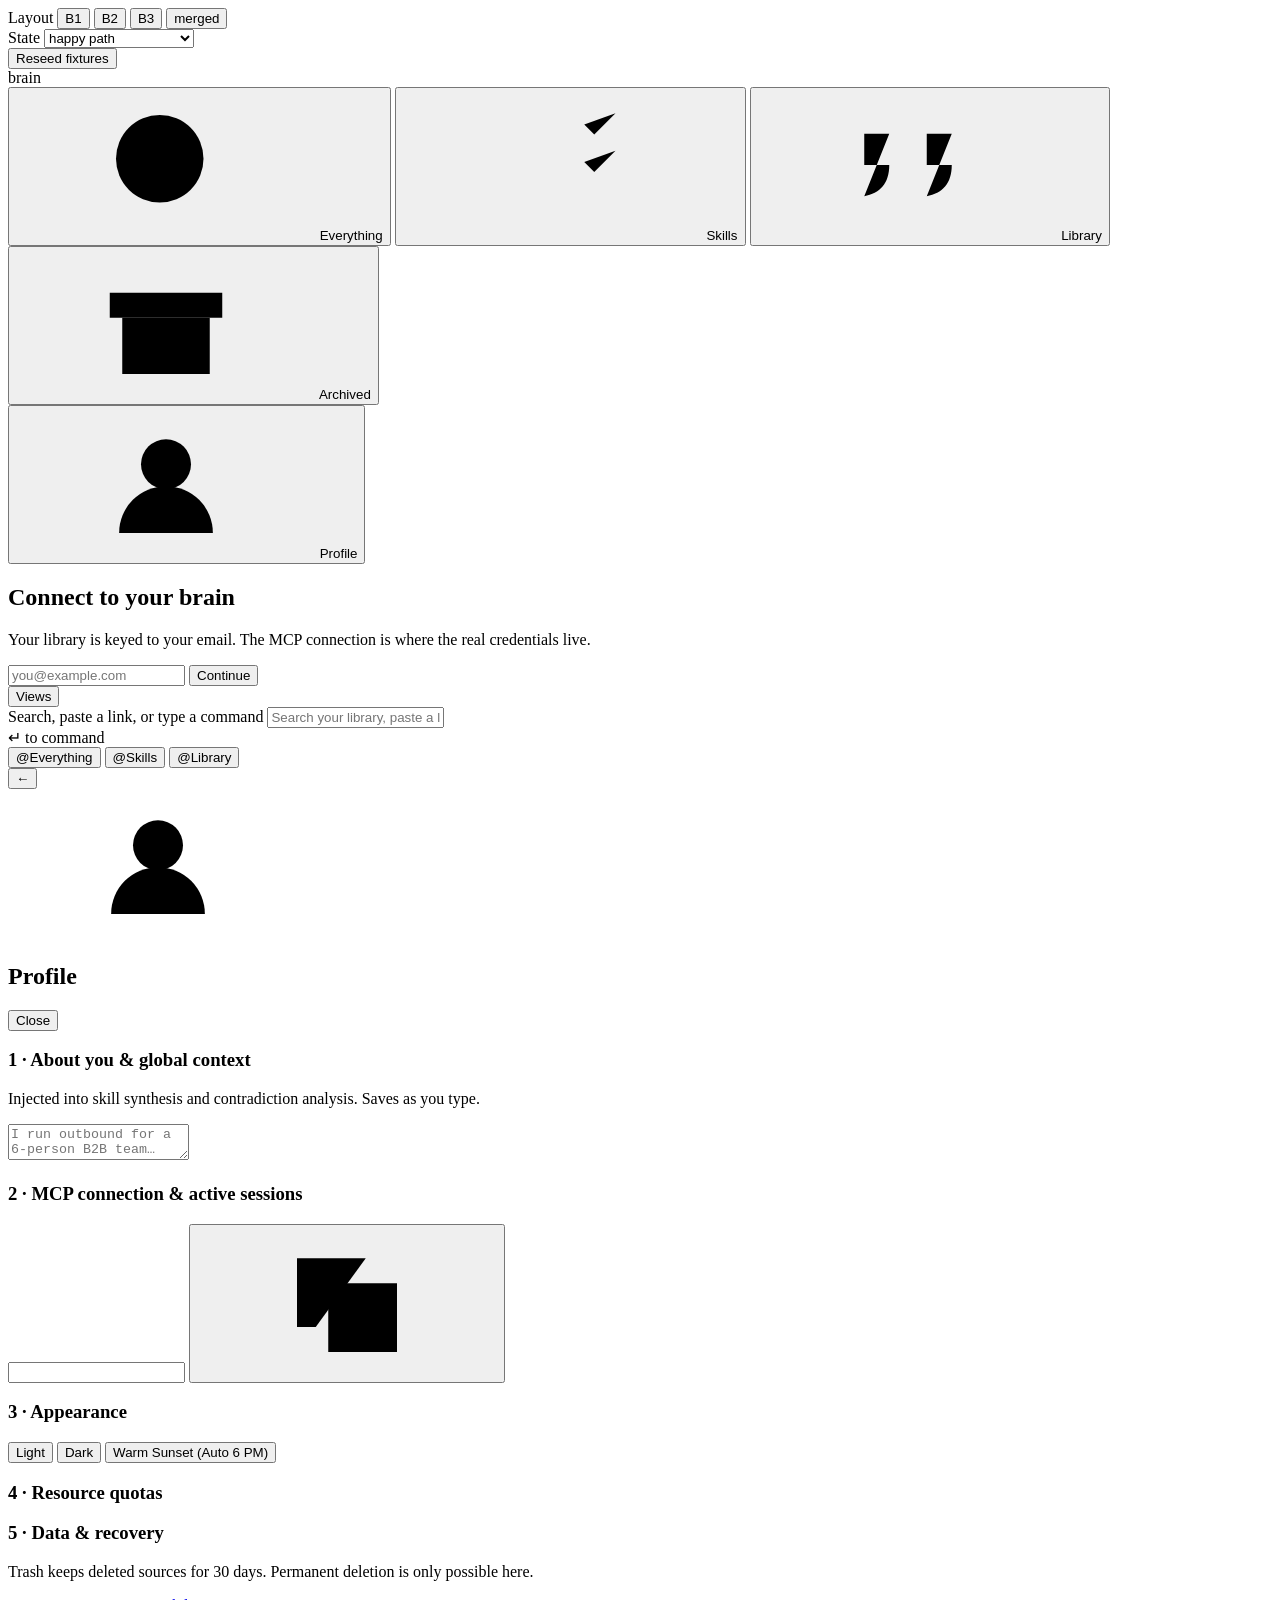
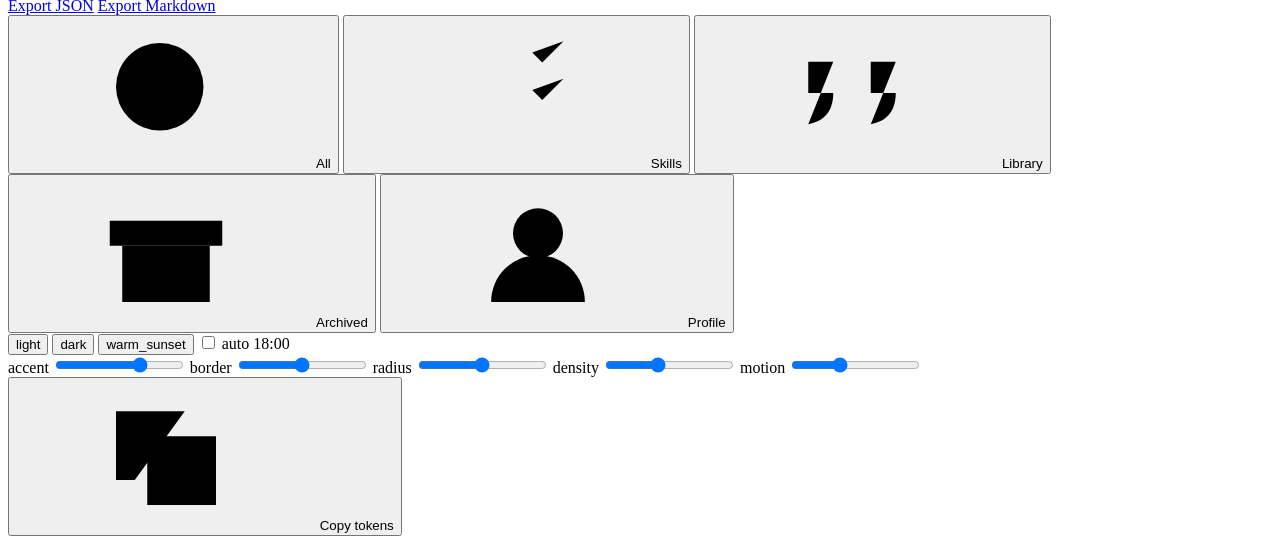
==== app/static/index.html @ c9993c73 "Phase 4 & 5: web control plane, omni-bar, CLI, worker, CI/CD, packaging Implements the Checkpoint B " ====
<!doctype html>
<html lang="en" data-theme="light">
<head>
<meta charset="utf-8">
<meta name="viewport" content="width=device-width, initial-scale=1, viewport-fit=cover">
<meta name="color-scheme" content="light dark">
<title>brain</title>
<link rel="stylesheet" href="/app.css">
</head>
<body>

<!-- The locked 13-icon dictionary. Inline symbols only: no external icon set,
     so nothing can render as a missing-glyph box and nothing is fetched. -->
<svg width="0" height="0" style="position:absolute" aria-hidden="true" focusable="false">
  <symbol id="i-search" viewBox="0 0 24 24"><circle cx="11" cy="11" r="7"/><path d="M20 20l-4.5-4.5"/></symbol>
  <symbol id="i-ingest" viewBox="0 0 24 24"><path d="M12 3v12"/><path d="M7 11l5 5 5-5"/><path d="M4 21h16"/></symbol>
  <symbol id="i-skill" viewBox="0 0 24 24"><path d="M4 6h10"/><path d="M4 12h10"/><path d="M4 18h10"/><path d="M17 5.5l1.6 1.6L22 3.7"/><path d="M17 11.5l1.6 1.6L22 9.7"/></symbol>
  <symbol id="i-quote" viewBox="0 0 24 24"><path d="M9 7H5v5h4c0 3-1.5 4.5-4 5"/><path d="M19 7h-4v5h4c0 3-1.5 4.5-4 5"/></symbol>
  <symbol id="i-conflict" viewBox="0 0 24 24"><path d="M13 2L4 14h6l-1 8 9-12h-6l1-8z"/></symbol>
  <symbol id="i-locator" viewBox="0 0 24 24"><circle cx="12" cy="12" r="9"/><path d="M12 7v5l3.5 2"/></symbol>
  <symbol id="i-archive" viewBox="0 0 24 24"><path d="M3 7h18v4H3z"/><path d="M5 11v9h14v-9"/><path d="M10 15h4"/></symbol>
  <symbol id="i-undo" viewBox="0 0 24 24"><path d="M4 9h11a5 5 0 010 10H8"/><path d="M8 5L4 9l4 4"/></symbol>
  <symbol id="i-trash" viewBox="0 0 24 24"><path d="M4 7h16"/><path d="M9 7V4h6v3"/><path d="M6 7l1 14h10l1-14"/></symbol>
  <symbol id="i-edit" viewBox="0 0 24 24"><path d="M4 20h4L20 8l-4-4L4 16z"/><path d="M14 6l4 4"/></symbol>
  <symbol id="i-profile" viewBox="0 0 24 24"><circle cx="12" cy="9" r="4"/><path d="M4.5 20a7.5 7.5 0 0115 0"/></symbol>
  <symbol id="i-check" viewBox="0 0 24 24"><path d="M4 12.5l5 5L20 6.5"/></symbol>
  <symbol id="i-copy" viewBox="0 0 24 24"><path d="M9 9h11v11H9z"/><path d="M15 5H4v11h3"/></symbol>
</svg>

<!-- ======================= /preview harness (top bar) ======================= -->
<div class="harness hidden" id="harness">
  <div class="harness-group">
    <span class="harness-label">Layout</span>
    <button class="btn btn-sm" data-layout-pick="B1">B1</button>
    <button class="btn btn-sm" data-layout-pick="B2">B2</button>
    <button class="btn btn-sm" data-layout-pick="B3">B3</button>
    <button class="btn btn-sm" data-layout-pick="merged">merged</button>
  </div>
  <div class="harness-group">
    <span class="harness-label">State</span>
    <select class="btn btn-sm" id="state-pick">
      <option value="happy">happy path</option>
      <option value="blocked">blocked_by_platform</option>
      <option value="zero-match">0-match search</option>
      <option value="first-run">first-run onboarding</option>
      <option value="three-way">3-way conflict</option>
      <option value="long-quote">long quote / overflow</option>
      <option value="ingesting">mid-ingestion stepper</option>
      <option value="empty">empty library</option>
    </select>
  </div>
  <div class="harness-group">
    <button class="btn btn-sm" id="harness-reseed">Reseed fixtures</button>
    <span class="harness-label" id="harness-url"></span>
  </div>
</div>

<!-- ============================== app shell =============================== -->
<div class="shell" id="shell" data-layout="merged">

  <nav class="sidebar" id="sidebar" aria-label="Views">
    <div class="brand">brain</div>
    <button class="nav-item" data-view="everything" aria-current="true">
      <svg class="icon"><use href="#i-search"/></svg>
      <span class="nav-label">Everything</span><span class="nav-count" data-count="all"></span>
    </button>
    <button class="nav-item" data-view="skills">
      <svg class="icon"><use href="#i-skill"/></svg>
      <span class="nav-label">Skills</span><span class="nav-count" data-count="skills"></span>
    </button>
    <button class="nav-item" data-view="library">
      <svg class="icon"><use href="#i-quote"/></svg>
      <span class="nav-label">Library</span><span class="nav-count" data-count="claims"></span>
    </button>
    <button class="nav-item" data-view="archived">
      <svg class="icon"><use href="#i-archive"/></svg>
      <span class="nav-label">Archived</span><span class="nav-count" data-count="archived"></span>
    </button>
    <div class="sidebar-foot">
      <button class="nav-item" id="open-profile">
        <svg class="icon"><use href="#i-profile"/></svg>
        <span class="nav-label">Profile</span>
      </button>
    </div>
  </nav>

  <main class="main">
    <div class="col">

      <!-- sign-in (V1: the email establishes the tenant) -->
      <section id="signin" class="empty hidden">
        <h2>Connect to your brain</h2>
        <p>Your library is keyed to your email. The MCP connection is where the real credentials live.</p>
        <div class="empty-actions">
          <input class="omni-input" id="signin-email" type="email" placeholder="you@example.com"
                 autocomplete="email" style="max-width:260px">
          <button class="btn btn-primary" id="signin-go">Continue</button>
        </div>
      </section>

      <!-- the Hybrid Omni-Bar: a command bar, never a chat -->
      <section id="omni-wrap" class="hidden">
        <button class="btn btn-sm sidebar-toggle" id="sidebar-toggle" aria-label="Views">Views</button>
        <div class="omni" id="omni" data-mode="filter">
          <label class="sr-only" for="omni-input">Search, paste a link, or type a command</label>
          <input class="omni-input" id="omni-input" type="text" autocomplete="off" spellcheck="false"
                 placeholder="Search your library, paste a link, or type a command…">
          <div class="omni-rail">
            <span id="omni-counts"></span>
            <span class="omni-hint" id="omni-hint"><span class="omni-kbd">↵</span> to command</span>
          </div>
          <div class="scope-chips" id="scope-chips">
            <button class="scope-chip" data-scope="all" aria-pressed="true">@Everything</button>
            <button class="scope-chip" data-scope="skills" aria-pressed="false">@Skills</button>
            <button class="scope-chip" data-scope="claims" aria-pressed="false">@Library</button>
          </div>
        </div>
        <div id="strips"></div>
        <div id="jobs"></div>
        <div class="cards" id="cards"></div>
        <div id="empty-slot"></div>
      </section>

    </div>
  </main>
</div>

<!-- =================== inspector pane (B3 splice) ==================== -->
<aside class="inspector" id="inspector" data-open="false" aria-hidden="true" aria-label="Inspector">
  <div class="inspector-head">
    <button class="btn btn-sm btn-quiet" id="inspector-close" aria-label="Back">←</button>
    <span class="inspector-title" id="inspector-title"></span>
  </div>
  <div class="inspector-body" id="inspector-body"></div>
</aside>

<!-- ======================= profile modal (5 blocks) ======================= -->
<div class="scrim hidden" id="profile-scrim">
  <div class="modal" role="dialog" aria-modal="true" aria-labelledby="profile-heading">
    <div class="modal-head">
      <svg class="icon"><use href="#i-profile"/></svg>
      <h2 id="profile-heading">Profile</h2>
      <button class="btn btn-sm btn-quiet" id="profile-close" style="margin-left:auto">Close</button>
    </div>

    <section class="block">
      <h3>1 · About you &amp; global context</h3>
      <p class="help">Injected into skill synthesis and contradiction analysis. Saves as you type.</p>
      <textarea id="about-you" placeholder="I run outbound for a 6-person B2B team…"></textarea>
      <p class="row-sub" id="about-status"></p>
    </section>

    <section class="block">
      <h3>2 · MCP connection &amp; active sessions</h3>
      <div class="copy-field">
        <input id="mcp-url" readonly>
        <button class="btn btn-sm" data-copy="#mcp-url" title="Copy">
          <svg class="icon"><use href="#i-copy"/></svg>
        </button>
      </div>
      <div id="sessions"></div>
    </section>

    <section class="block">
      <h3>3 · Appearance</h3>
      <div class="theme-choice" id="theme-choice">
        <button class="btn btn-sm" data-theme-pick="light">Light</button>
        <button class="btn btn-sm" data-theme-pick="dark">Dark</button>
        <button class="btn btn-sm" data-theme-pick="warm_sunset">Warm Sunset (Auto 6 PM)</button>
      </div>
    </section>

    <section class="block">
      <h3>4 · Resource quotas</h3>
      <div id="quotas"></div>
    </section>

    <section class="block">
      <h3>5 · Data &amp; recovery</h3>
      <p class="help">Trash keeps deleted sources for 30 days. Permanent deletion is only possible here.</p>
      <div id="trash"></div>
      <div class="empty-actions" style="justify-content:flex-start">
        <a class="btn btn-sm" href="/api/export?format=json" download>Export JSON</a>
        <a class="btn btn-sm" href="/api/export?format=markdown" download>Export Markdown</a>
      </div>
    </section>
  </div>
</div>

<!-- ============ mobile bottom bar + /preview theme tuner ============ -->
<nav class="mobile-bar" id="mobile-bar" aria-label="Views">
  <button data-view="everything" aria-current="true"><svg class="icon"><use href="#i-search"/></svg>All</button>
  <button data-view="skills"><svg class="icon"><use href="#i-skill"/></svg>Skills</button>
  <button data-view="library"><svg class="icon"><use href="#i-quote"/></svg>Library</button>
  <button data-view="archived"><svg class="icon"><use href="#i-archive"/></svg>Archived</button>
  <button id="open-profile-mobile"><svg class="icon"><use href="#i-profile"/></svg>Profile</button>
</nav>

<div class="tuner hidden" id="tuner">
  <div class="harness-group">
    <button class="btn btn-sm" data-theme-pick="light">light</button>
    <button class="btn btn-sm" data-theme-pick="dark">dark</button>
    <button class="btn btn-sm" data-theme-pick="warm_sunset">warm_sunset</button>
    <label><input type="checkbox" id="auto-sunset"> auto 18:00</label>
  </div>
  <div class="harness-group">
    <label>accent <input type="range" id="t-hue" min="0" max="360" value="245"></label>
    <label>border <input type="range" id="t-border" min="0" max="100" value="50"></label>
    <label>radius <input type="range" id="t-radius" min="0" max="16" value="8"></label>
    <label>density <input type="range" id="t-density" min="60" max="160" value="100"></label>
    <label>motion <input type="range" id="t-duration" min="0" max="500" step="20" value="180"></label>
  </div>
  <div class="harness-group contrast" id="contrast"></div>
  <button class="btn btn-sm" id="copy-tokens">
    <svg class="icon"><use href="#i-copy"/></svg> Copy tokens
  </button>
</div>

<script src="/app.js"></script>
</body>
</html>
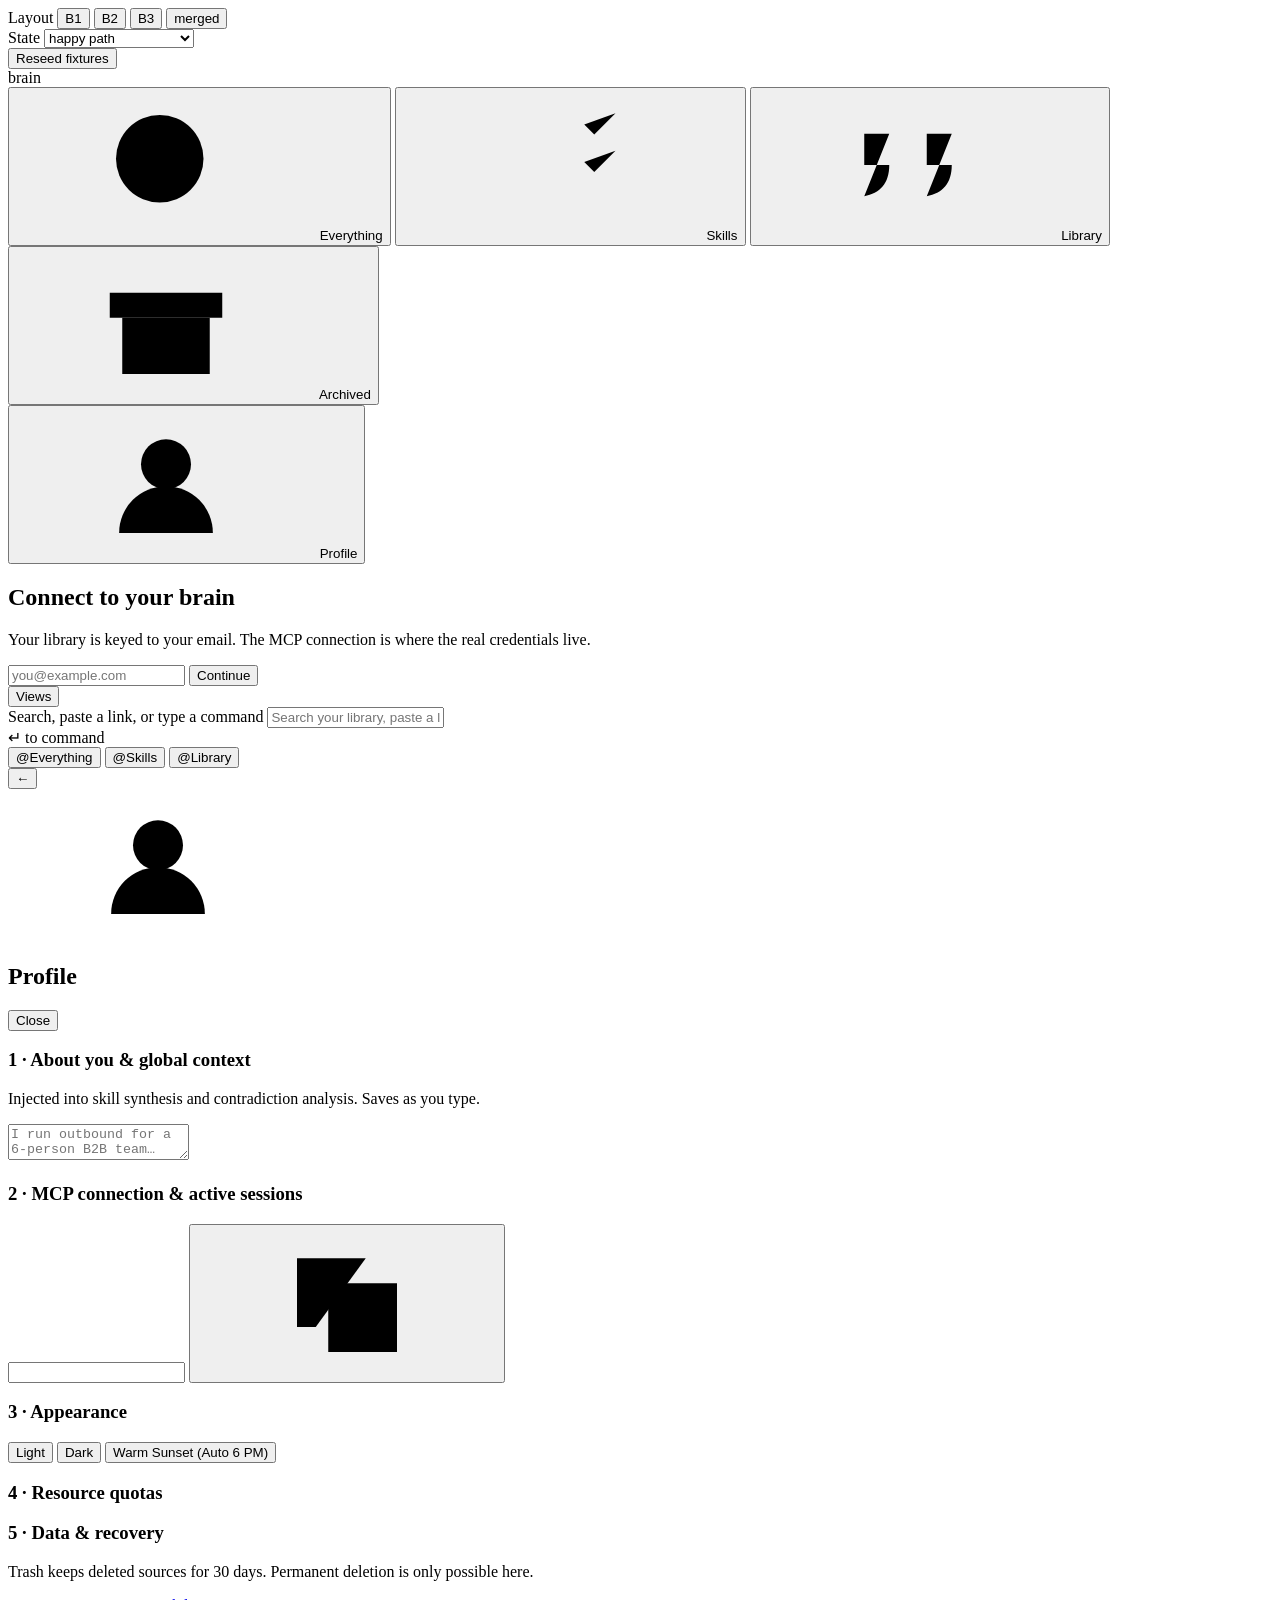
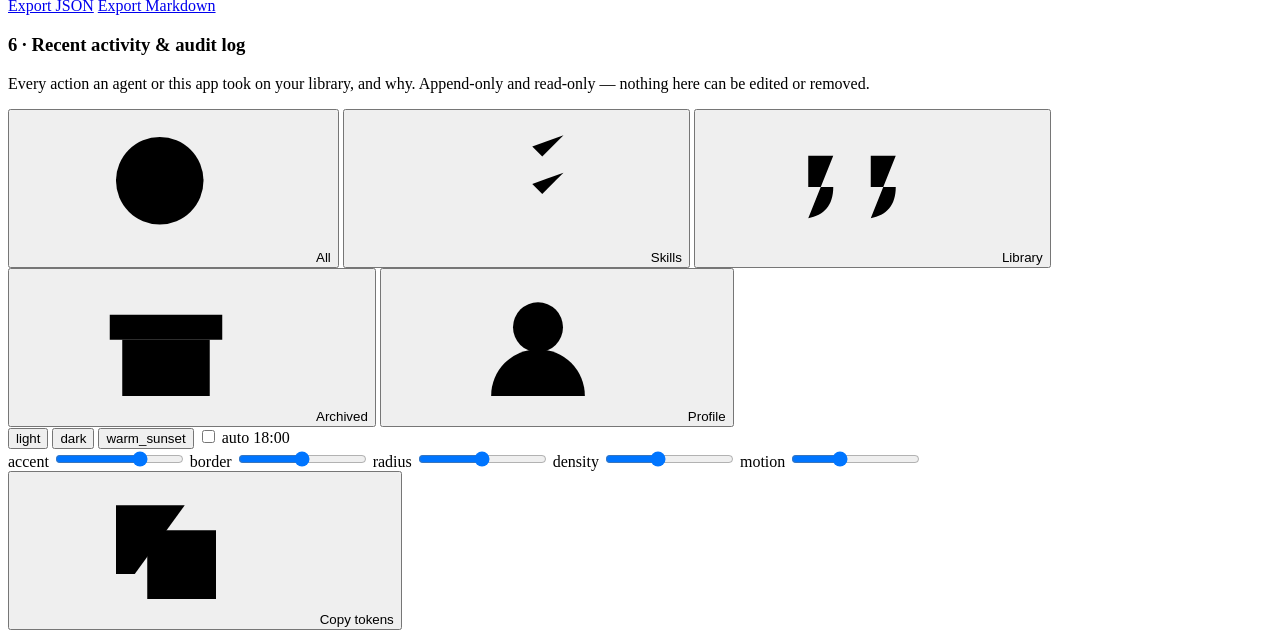
==== commit 1a30678f: "Phase 6: live AI providers + security hardening Closes three of the four gaps Phase 5 listed, and lo" ====
--- a/app/static/index.html
+++ b/app/static/index.html
@@ -184,6 +184,12 @@
         <a class="btn btn-sm" href="/api/export?format=markdown" download>Export Markdown</a>
       </div>
     </section>
+    <section class="block">
+      <h3>6 · Recent activity &amp; audit log</h3>
+      <p class="help">Every action an agent or this app took on your library, and why.
+         Append-only and read-only — nothing here can be edited or removed.</p>
+      <div id="audit-log"></div>
+    </section>
   </div>
 </div>
 
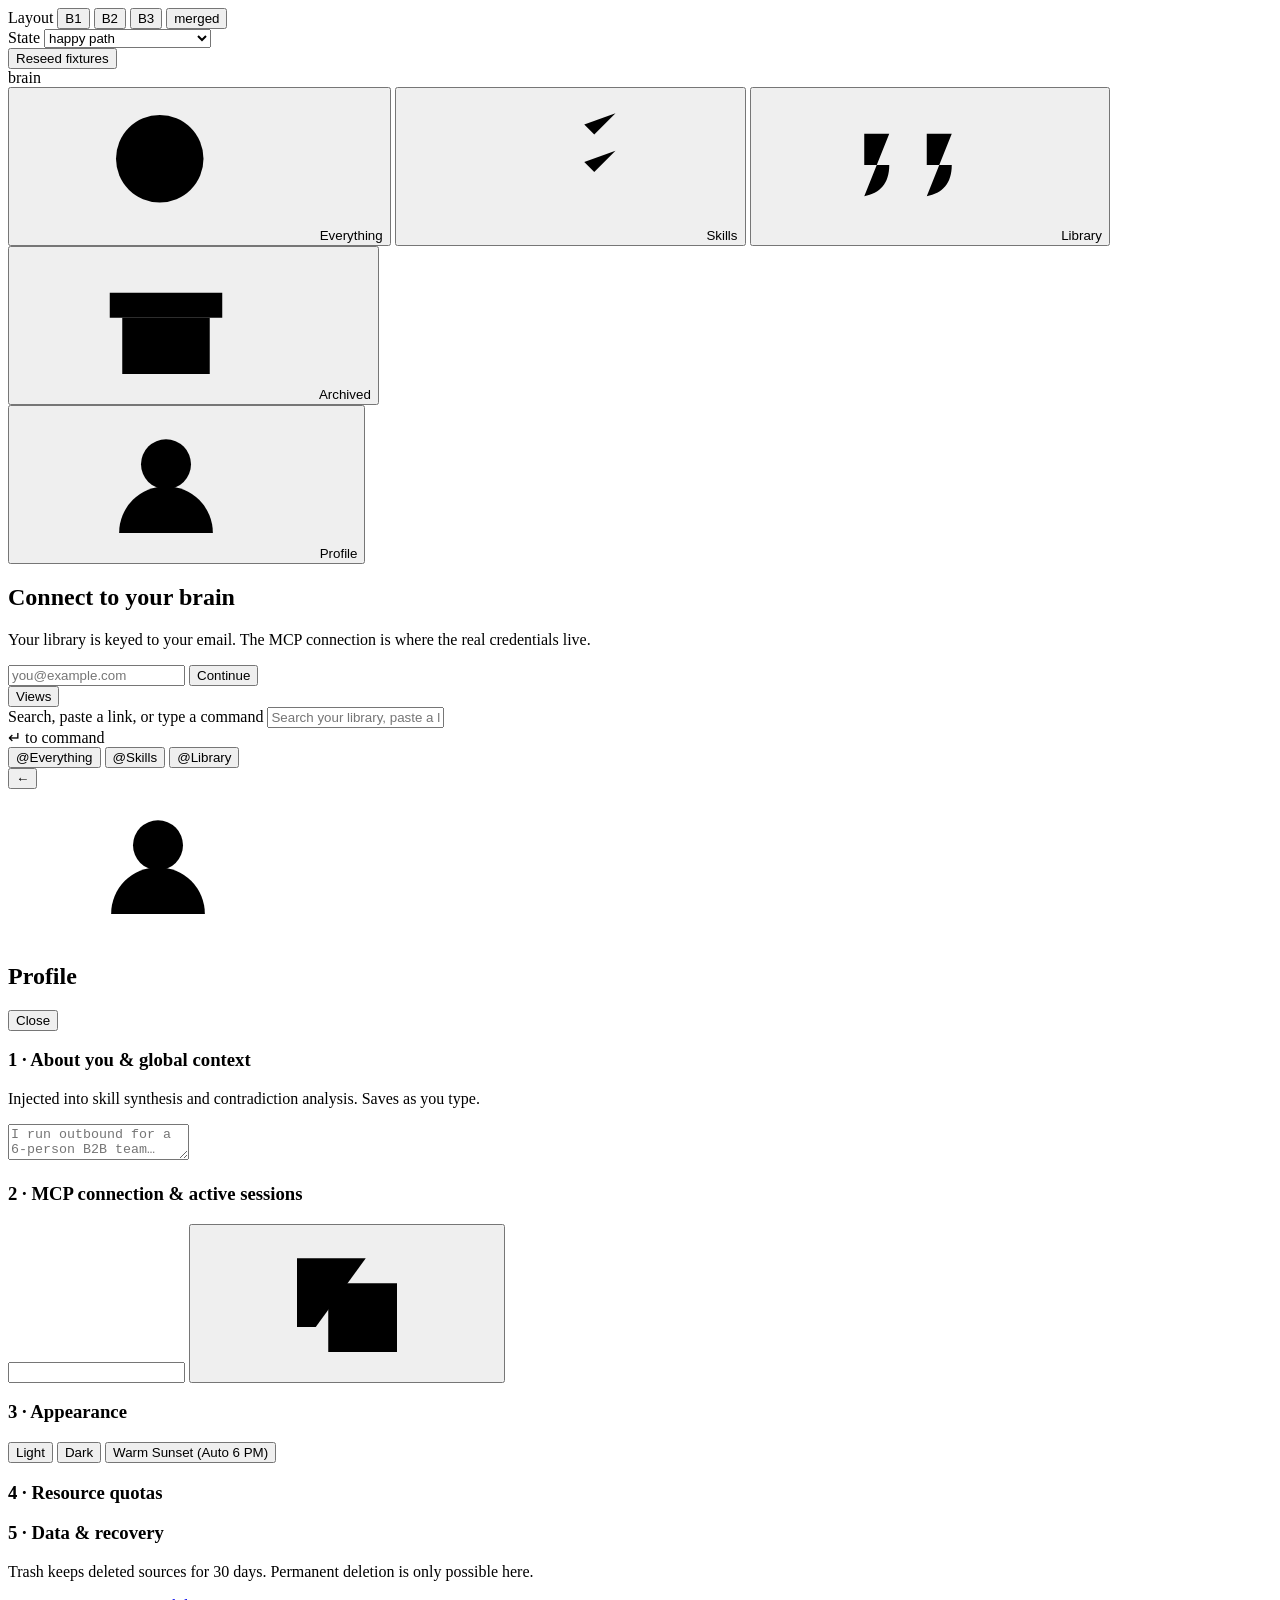
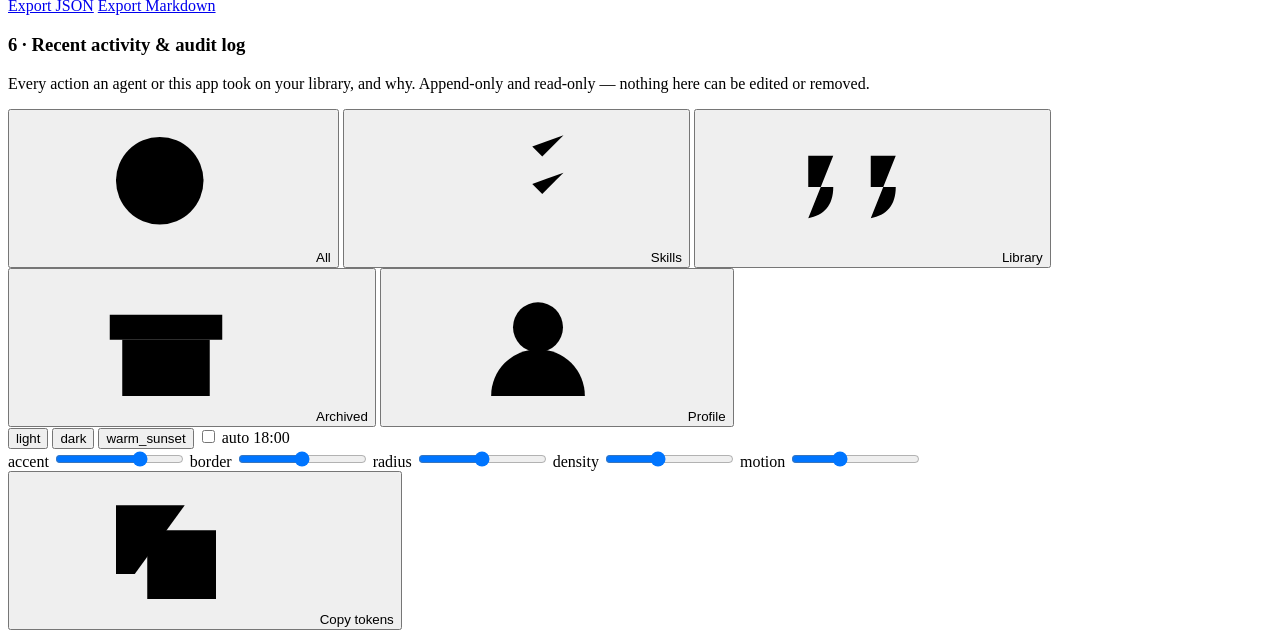
==== commit df2c0dca: "Phase 7d: production resilience and mobile/MCP hardening Four failure modes that only appear once so" ====
--- a/app/static/index.html
+++ b/app/static/index.html
@@ -47,6 +47,7 @@
       <option value="long-quote">long quote / overflow</option>
       <option value="ingesting">mid-ingestion stepper</option>
       <option value="empty">empty library</option>
+      <option value="offline">offline / API unreachable</option>
     </select>
   </div>
   <div class="harness-group">
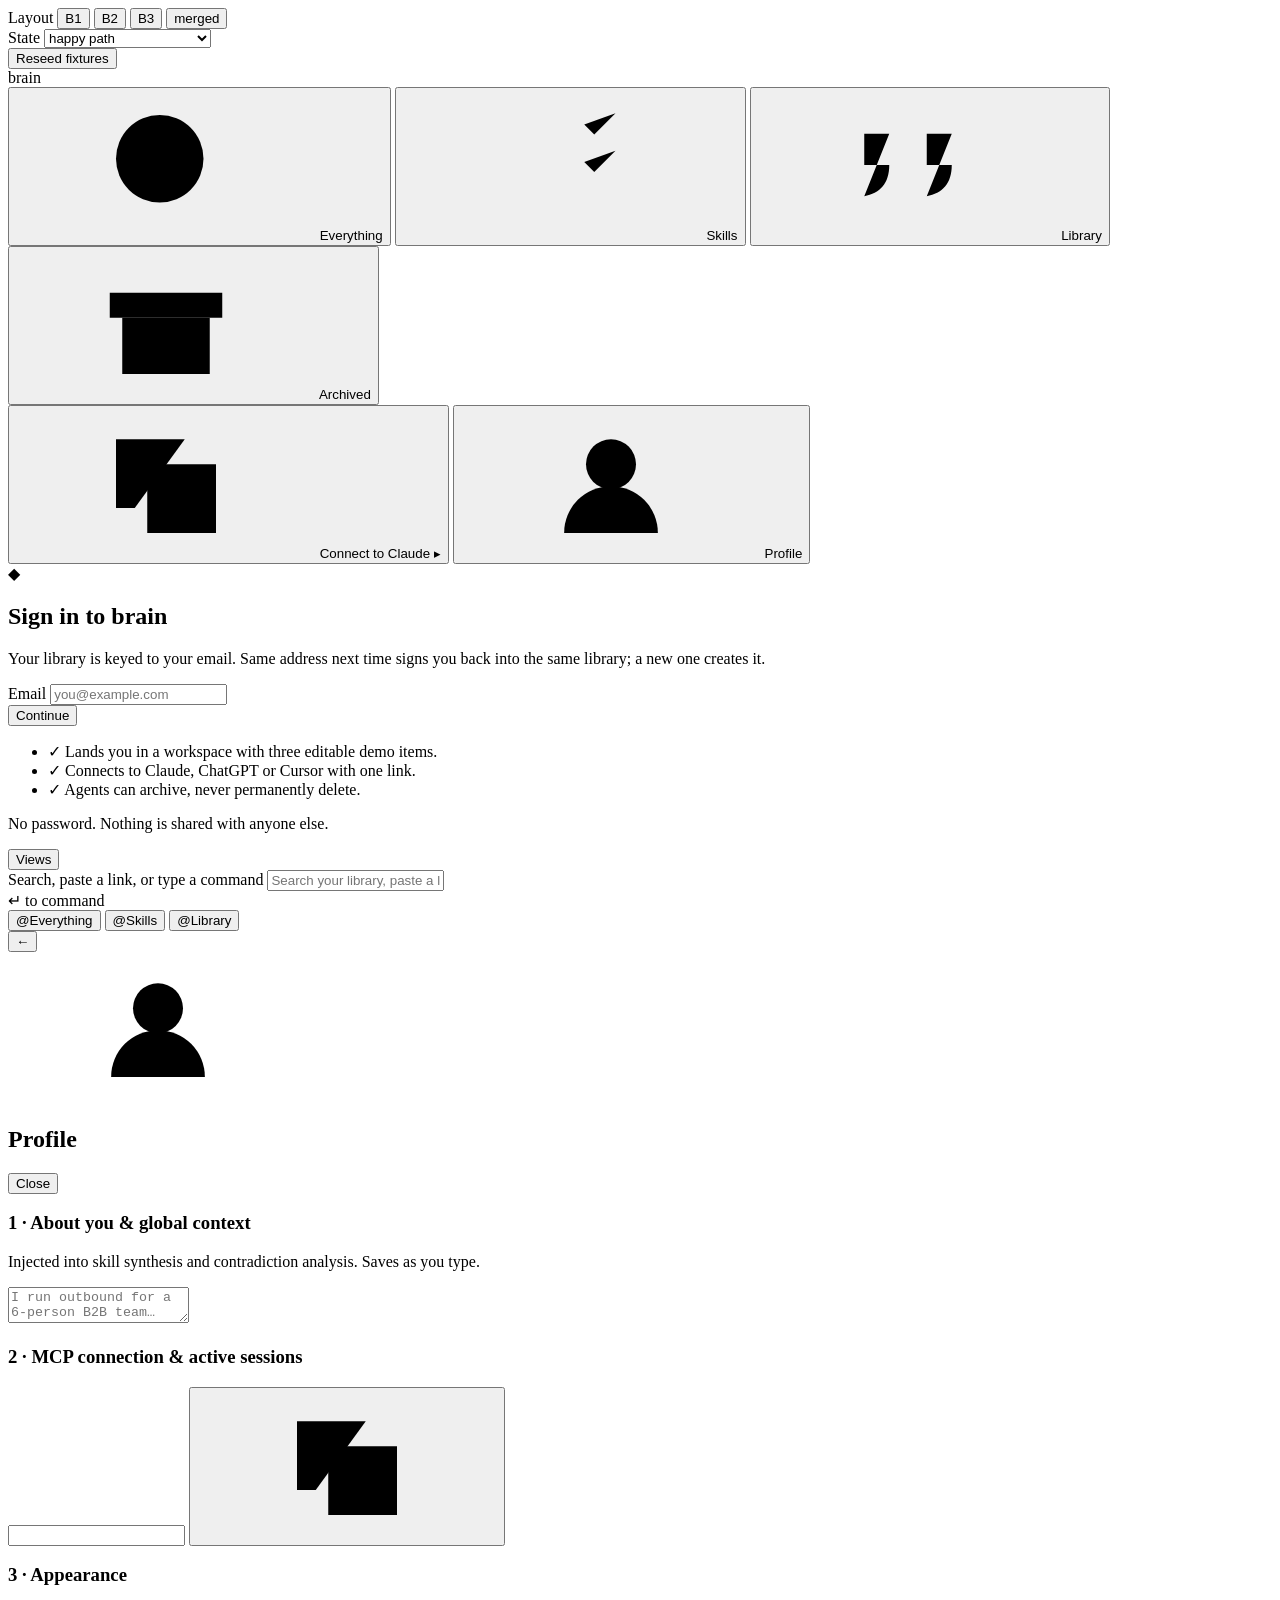
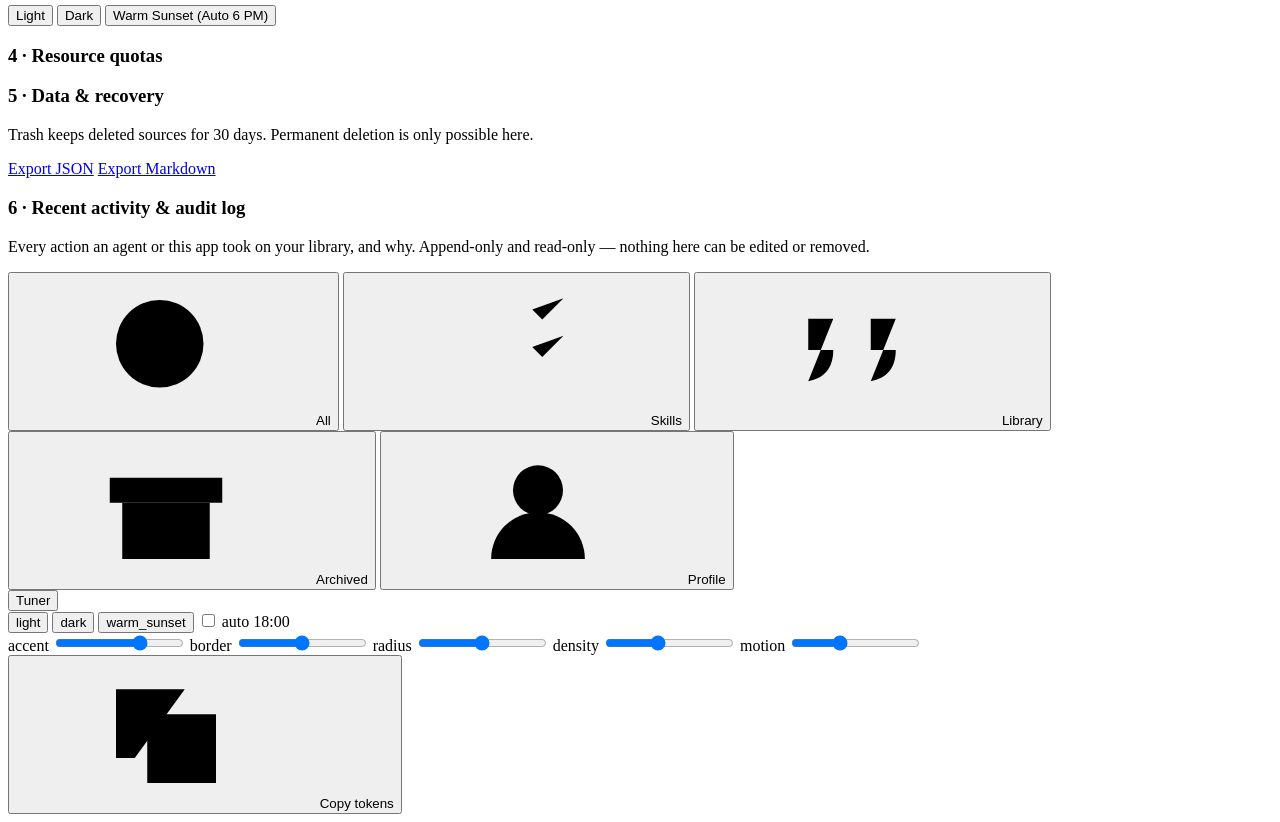
==== commit 2dec91b0: "Phase 7e: the human entry door, real-client interop, and the races The entry door. `/` signed out is" ====
--- a/app/static/index.html
+++ b/app/static/index.html
@@ -78,6 +78,12 @@
       <span class="nav-label">Archived</span><span class="nav-count" data-count="archived"></span>
     </button>
     <div class="sidebar-foot">
+      <!-- The door to the whole point of the product: it opens Profile at
+           block 2, where the /mcp link and the live sessions are. -->
+      <button class="nav-item" id="connect-claude">
+        <svg class="icon"><use href="#i-copy"/></svg>
+        <span class="nav-label">Connect to Claude &#9656;</span>
+      </button>
       <button class="nav-item" id="open-profile">
         <svg class="icon"><use href="#i-profile"/></svg>
         <span class="nav-label">Profile</span>
@@ -88,14 +94,31 @@
   <main class="main">
     <div class="col">
 
-      <!-- sign-in (V1: the email establishes the tenant) -->
-      <section id="signin" class="empty hidden">
-        <h2>Connect to your brain</h2>
-        <p>Your library is keyed to your email. The MCP connection is where the real credentials live.</p>
-        <div class="empty-actions">
-          <input class="omni-input" id="signin-email" type="email" placeholder="you@example.com"
-                 autocomplete="email" style="max-width:260px">
+      <!-- the human entry door. One field, because the email *is* the tenant:
+           there is no password to lose, and the credentials that matter are the
+           OAuth tokens on the MCP side. -->
+      <section id="signin" class="enter-wrap hidden">
+        <div class="enter-card">
+          <span class="enter-mark" aria-hidden="true">&#9670;</span>
+          <h1>Sign in to brain</h1>
+          <p class="enter-sub">Your library is keyed to your email. Same address next
+             time signs you back into the same library; a new one creates it.</p>
+          <p class="enter-error hidden" id="signin-error"></p>
+          <div class="enter-field">
+            <label for="signin-email">Email</label>
+            <input class="omni-input" id="signin-email" type="email"
+                   placeholder="you@example.com" autocomplete="email" inputmode="email">
+          </div>
           <button class="btn btn-primary" id="signin-go">Continue</button>
+          <ul class="enter-points">
+            <li><span class="tick" aria-hidden="true">&#10003;</span>
+                <span>Lands you in a workspace with three editable demo items.</span></li>
+            <li><span class="tick" aria-hidden="true">&#10003;</span>
+                <span>Connects to Claude, ChatGPT or Cursor with one link.</span></li>
+            <li><span class="tick" aria-hidden="true">&#10003;</span>
+                <span>Agents can archive, never permanently delete.</span></li>
+          </ul>
+          <p class="enter-note">No password. Nothing is shared with anyone else.</p>
         </div>
       </section>
 
@@ -203,7 +226,8 @@
   <button id="open-profile-mobile"><svg class="icon"><use href="#i-profile"/></svg>Profile</button>
 </nav>
 
-<div class="tuner hidden" id="tuner">
+<div class="tuner hidden" id="tuner" data-collapsed="false">
+  <button class="btn btn-sm tuner-handle" id="tuner-handle" aria-expanded="true">Tuner</button>
   <div class="harness-group">
     <button class="btn btn-sm" data-theme-pick="light">light</button>
     <button class="btn btn-sm" data-theme-pick="dark">dark</button>
